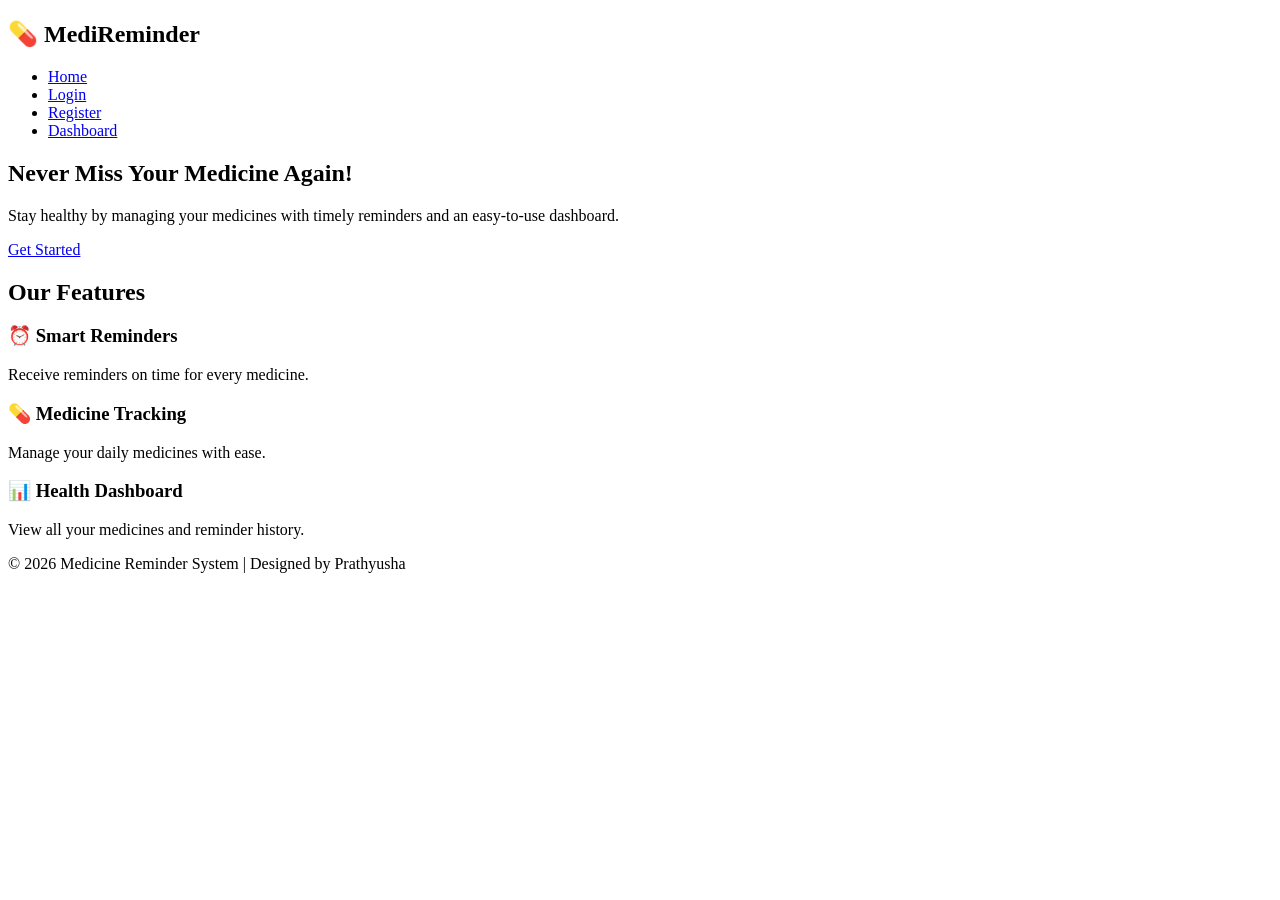
==== index.html @ 7dba5438 "Add files via upload" ====
<!DOCTYPE html>
<html lang="en">
<head>
    <meta charset="UTF-8">
    <meta name="viewport" content="width=device-width, initial-scale=1.0">
    <title>Medicine Reminder System</title>

    <!-- CSS -->
    <link rel="stylesheet" href="css/style.css">
</head>

<body>

    <!-- Navigation Bar -->
    <header>
        <nav class="navbar">
            <h2 class="logo">💊 MediReminder</h2>

            <ul class="nav-links">
                <li><a href="index.html">Home</a></li>
                <li><a href="login.html">Login</a></li>
                <li><a href="register.html">Register</a></li>
                <li><a href="dashboard.html">Dashboard</a></li>
            </ul>
        </nav>
    </header>

    <!-- Hero Section -->
    <section class="hero">
        <div class="hero-content">
            <h1>Never Miss Your Medicine Again!</h1>
            <p>
                Stay healthy by managing your medicines with timely reminders
                and an easy-to-use dashboard.
            </p>

            <a href="register.html" class="btn">Get Started</a>
        </div>
    </section>

    <!-- Features Section -->
    <section class="features">

        <h2>Our Features</h2>

        <div class="feature-container">

            <div class="card">
                <h3>⏰ Smart Reminders</h3>
                <p>Receive reminders on time for every medicine.</p>
            </div>

            <div class="card">
                <h3>💊 Medicine Tracking</h3>
                <p>Manage your daily medicines with ease.</p>
            </div>

            <div class="card">
                <h3>📊 Health Dashboard</h3>
                <p>View all your medicines and reminder history.</p>
            </div>

        </div>

    </section>

    <!-- Footer -->
    <footer>
        <p>© 2026 Medicine Reminder System | Designed by Prathyusha</p>
    </footer>

</body>
</html>
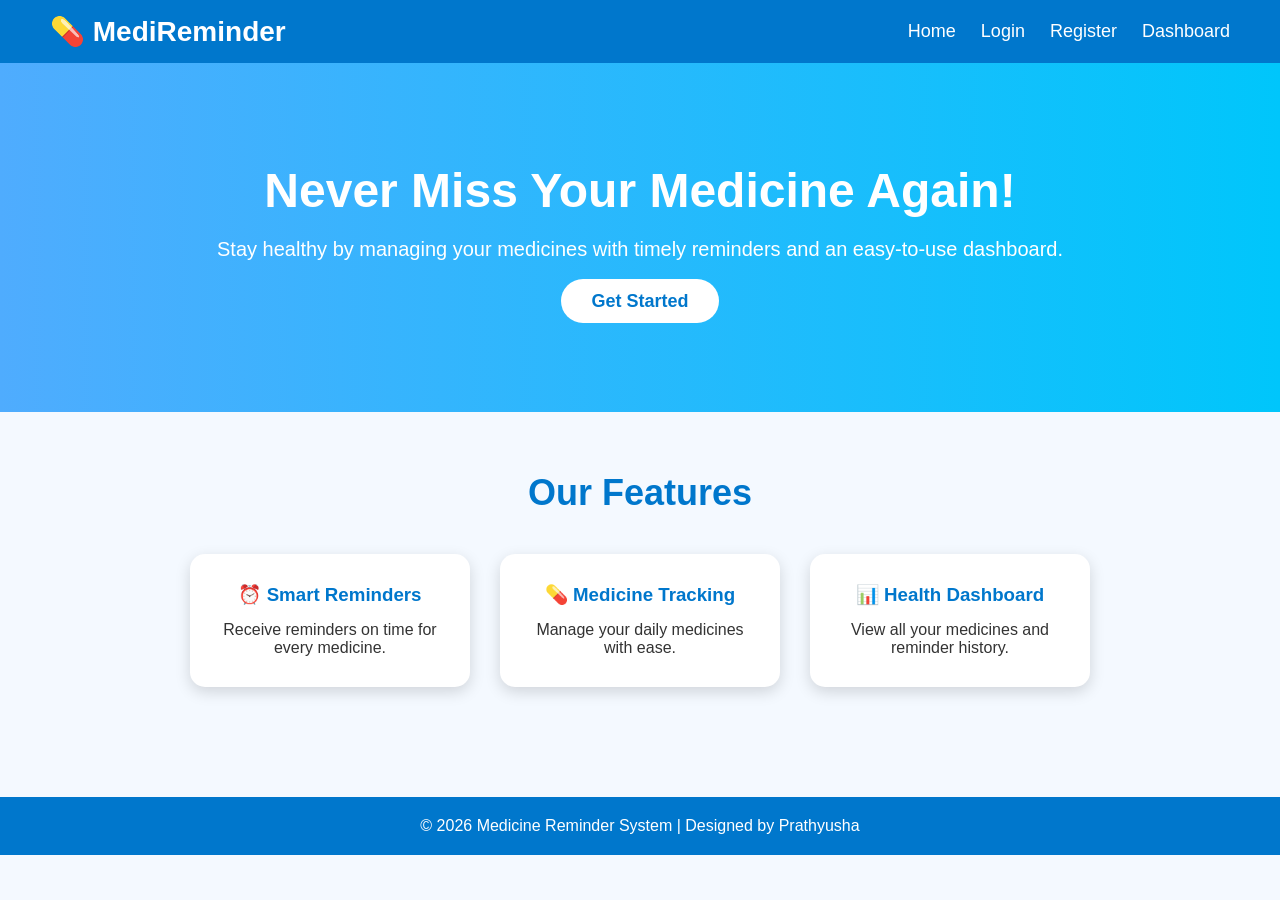
==== commit 71f2b136: "Fix HTML formatting and update stylesheet link" ====
--- a/index.html
+++ b/index.html
@@ -6,7 +6,7 @@
     <title>Medicine Reminder System</title>
 
     <!-- CSS -->
-    <link rel="stylesheet" href="css/style.css">
+    <link rel="stylesheet" href="style.css">
 </head>
 
 <body>
@@ -70,4 +70,4 @@
     </footer>
 
 </body>
-</html>+</html>
--- a/style.css
+++ b/style.css
@@ -0,0 +1,610 @@
+/* Reset */
+* {
+    margin: 0;
+    padding: 0;
+    box-sizing: border-box;
+    font-family: Arial, sans-serif;
+}
+
+/* Body */
+body {
+    background-color: #f4f9ff;
+    color: #333;
+}
+
+/* Navigation Bar */
+.navbar {
+    background: #0077cc;
+    color: white;
+    display: flex;
+    justify-content: space-between;
+    align-items: center;
+    padding: 15px 50px;
+}
+
+.logo {
+    font-size: 28px;
+    font-weight: bold;
+}
+
+.nav-links {
+    display: flex;
+    list-style: none;
+}
+
+.nav-links li {
+    margin-left: 25px;
+}
+
+.nav-links a {
+    text-decoration: none;
+    color: white;
+    font-size: 18px;
+    transition: 0.3s;
+}
+
+.nav-links a:hover {
+    color: #ffe082;
+}
+
+/* Hero Section */
+.hero {
+    text-align: center;
+    padding: 100px 20px;
+    background: linear-gradient(to right, #4facfe, #00c6fb);
+    color: white;
+}
+
+.hero h1 {
+    font-size: 48px;
+    margin-bottom: 20px;
+}
+
+.hero p {
+    font-size: 20px;
+    width: 70%;
+    margin: auto;
+    margin-bottom: 30px;
+}
+
+.btn {
+    text-decoration: none;
+    background: white;
+    color: #0077cc;
+    padding: 12px 30px;
+    border-radius: 30px;
+    font-size: 18px;
+    font-weight: bold;
+}
+
+.btn:hover {
+    background: #0077cc;
+    color: white;
+    border: 2px solid white;
+}
+
+/* Features Section */
+.features {
+    padding: 60px 40px;
+    text-align: center;
+}
+
+.features h2 {
+    font-size: 36px;
+    margin-bottom: 40px;
+    color: #0077cc;
+}
+
+.feature-container {
+    display: flex;
+    justify-content: center;
+    gap: 30px;
+    flex-wrap: wrap;
+}
+
+.card {
+    width: 280px;
+    background: white;
+    padding: 30px;
+    border-radius: 15px;
+    box-shadow: 0 5px 15px rgba(0,0,0,0.15);
+    transition: 0.3s;
+}
+
+.card:hover {
+    transform: translateY(-8px);
+}
+
+.card h3 {
+    margin-bottom: 15px;
+    color: #0077cc;
+}
+
+/* Footer */
+footer {
+    background: #0077cc;
+    color: white;
+    text-align: center;
+    padding: 20px;
+    margin-top: 50px;
+}
+
+.login-container {
+    display: flex;
+    justify-content: center;
+    align-items: center;
+    height: 100vh;
+    background: linear-gradient(to right, #4facfe, #00c6fb);
+}
+
+.login-box {
+    background: white;
+    padding: 40px;
+    width: 350px;
+    border-radius: 15px;
+    text-align: center;
+    box-shadow: 0 8px 20px rgba(0,0,0,0.2);
+}
+
+.login-box h2 {
+    color: #0077cc;
+    margin-bottom: 10px;
+}
+
+.login-box p {
+    color: #555;
+    margin-bottom: 20px;
+}
+
+.login-box input {
+    width: 100%;
+    padding: 12px;
+    margin: 10px 0;
+    border: 1px solid #ccc;
+    border-radius: 8px;
+    font-size: 16px;
+}
+
+.login-box button {
+    width: 100%;
+    padding: 12px;
+    background: #0077cc;
+    color: white;
+    border: none;
+    border-radius: 8px;
+    font-size: 18px;
+    cursor: pointer;
+    margin-top: 15px;
+}
+
+.login-box button:hover {
+    background: #005fa3;
+}
+
+.register-link a {
+    color: #0077cc;
+    text-decoration: none;
+    font-weight: bold;
+}
+
+.register-link a:hover {
+    text-decoration: underline;
+}
+
+
+.dashboard{
+    padding:50px;
+    text-align:center;
+}
+
+.dashboard h1{
+    color:#0077cc;
+    margin-bottom:10px;
+}
+
+.dashboard p{
+    margin-bottom:30px;
+}
+
+.dashboard-cards{
+    display:flex;
+    justify-content:center;
+    gap:30px;
+    flex-wrap:wrap;
+    margin-bottom:30px;
+}
+
+.dashboard-buttons{
+    margin:30px 0;
+}
+
+.dashboard-buttons .btn{
+    margin:10px;
+}
+
+.schedule{
+    list-style:none;
+    margin-top:20px;
+}
+
+.schedule li{
+    background:white;
+    margin:10px auto;
+    padding:15px;
+    width:350px;
+    border-radius:10px;
+    box-shadow:0 4px 10px rgba(0,0,0,0.1);
+}
+
+
+select,
+textarea{
+    width:100%;
+    padding:12px;
+    margin:10px 0;
+    border:1px solid #ccc;
+    border-radius:8px;
+    font-size:16px;
+    font-family:Arial,sans-serif;
+}
+
+textarea{
+    resize:none;
+}
+
+.medicine-table{
+    width:90%;
+    margin:30px auto;
+    border-collapse:collapse;
+}
+
+.medicine-table th,
+.medicine-table td{
+    border:1px solid #ddd;
+    padding:15px;
+    text-align:center;
+}
+
+.medicine-table th{
+    background:#0077cc;
+    color:white;
+}
+
+.medicine-table tr:nth-child(even){
+    background:#f2f2f2;
+}
+
+.profile-img{
+    width:120px;
+    height:120px;
+    border-radius:50%;
+    margin:20px 0;
+    border:4px solid #0077cc;
+}
+/* =========================================
+   MOBILE-FRIENDLY DESIGN
+========================================= */
+
+@media (max-width: 768px) {
+
+
+    /* ==============================
+       NAVIGATION
+    ============================== */
+
+    .navbar {
+
+        flex-direction: column;
+
+        align-items: center;
+
+        padding: 15px;
+
+        gap: 15px;
+
+    }
+
+
+    .logo {
+
+        font-size: 24px;
+
+        text-align: center;
+
+    }
+
+
+    .nav-links {
+
+        display: flex;
+
+        flex-wrap: wrap;
+
+        justify-content: center;
+
+        gap: 8px;
+
+        padding: 0;
+
+        margin: 0;
+
+    }
+
+
+    .nav-links li {
+
+        margin-left: 0;
+
+    }
+
+
+    .nav-links a {
+
+        font-size: 14px;
+
+        padding: 7px 9px;
+
+    }
+
+
+
+    /* ==============================
+       HOME / HERO
+    ============================== */
+
+    .hero {
+
+        padding: 60px 20px;
+
+    }
+
+
+    .hero h1 {
+
+        font-size: 32px;
+
+        margin-bottom: 15px;
+
+    }
+
+
+    .hero p {
+
+        width: 100%;
+
+        font-size: 16px;
+
+        line-height: 1.5;
+
+    }
+
+
+    .btn {
+
+        font-size: 16px;
+
+        padding: 10px 22px;
+
+    }
+
+
+
+    /* ==============================
+       FEATURES
+    ============================== */
+
+    .features {
+
+        padding: 40px 20px;
+
+    }
+
+
+    .features h2 {
+
+        font-size: 28px;
+
+        margin-bottom: 25px;
+
+    }
+
+
+    .feature-container {
+
+        flex-direction: column;
+
+        align-items: center;
+
+        gap: 20px;
+
+    }
+
+
+    .card {
+
+        width: 100%;
+
+        max-width: 350px;
+
+        padding: 25px;
+
+    }
+
+
+
+    /* ==============================
+       LOGIN / REGISTER / ADD MEDICINE
+    ============================== */
+
+    .login-container {
+
+        min-height: calc(100vh - 70px);
+
+        height: auto;
+
+        width: 100%;
+
+        padding: 30px 15px;
+
+        box-sizing: border-box;
+
+    }
+
+
+    .login-box {
+
+        width: 100%;
+
+        max-width: 400px;
+
+        padding: 25px 20px;
+
+        box-sizing: border-box;
+
+    }
+
+
+    .login-box input,
+    .login-box select,
+    .login-box textarea {
+
+        width: 100%;
+
+        box-sizing: border-box;
+
+    }
+
+
+
+    /* ==============================
+       DASHBOARD
+    ============================== */
+
+    .dashboard {
+
+        width: 92%;
+
+        padding: 30px 0;
+
+        margin: auto;
+
+    }
+
+
+    .dashboard h1 {
+
+        font-size: 26px;
+
+    }
+
+
+    .dashboard > p {
+
+        font-size: 15px;
+
+        line-height: 1.5;
+
+    }
+
+
+    .dashboard-cards {
+
+        flex-direction: column;
+
+        gap: 15px;
+
+    }
+
+
+    .dashboard .card {
+
+        width: 100%;
+
+        max-width: none;
+
+    }
+
+
+    .dashboard-buttons {
+
+        display: flex;
+
+        flex-direction: column;
+
+        gap: 10px;
+
+        margin: 25px 0;
+
+    }
+
+
+    .dashboard-buttons .btn {
+
+        width: 100%;
+
+        margin: 0;
+
+        text-align: center;
+
+        box-sizing: border-box;
+
+    }
+
+
+    .schedule {
+
+        padding: 0;
+
+    }
+
+
+    .schedule li {
+
+        width: 100%;
+
+        box-sizing: border-box;
+
+    }
+
+
+
+    /* ==============================
+       GENERAL BUTTONS
+    ============================== */
+
+    button {
+
+        max-width: 100%;
+
+    }
+
+
+
+    /* ==============================
+       PROFILE IMAGE
+    ============================== */
+
+    .profile-img {
+
+        width: 100px;
+
+        height: 100px;
+
+    }
+
+
+
+    /* ==============================
+       FOOTER
+    ============================== */
+
+    footer {
+
+        padding: 15px;
+
+        font-size: 14px;
+
+    }
+
+}
+
